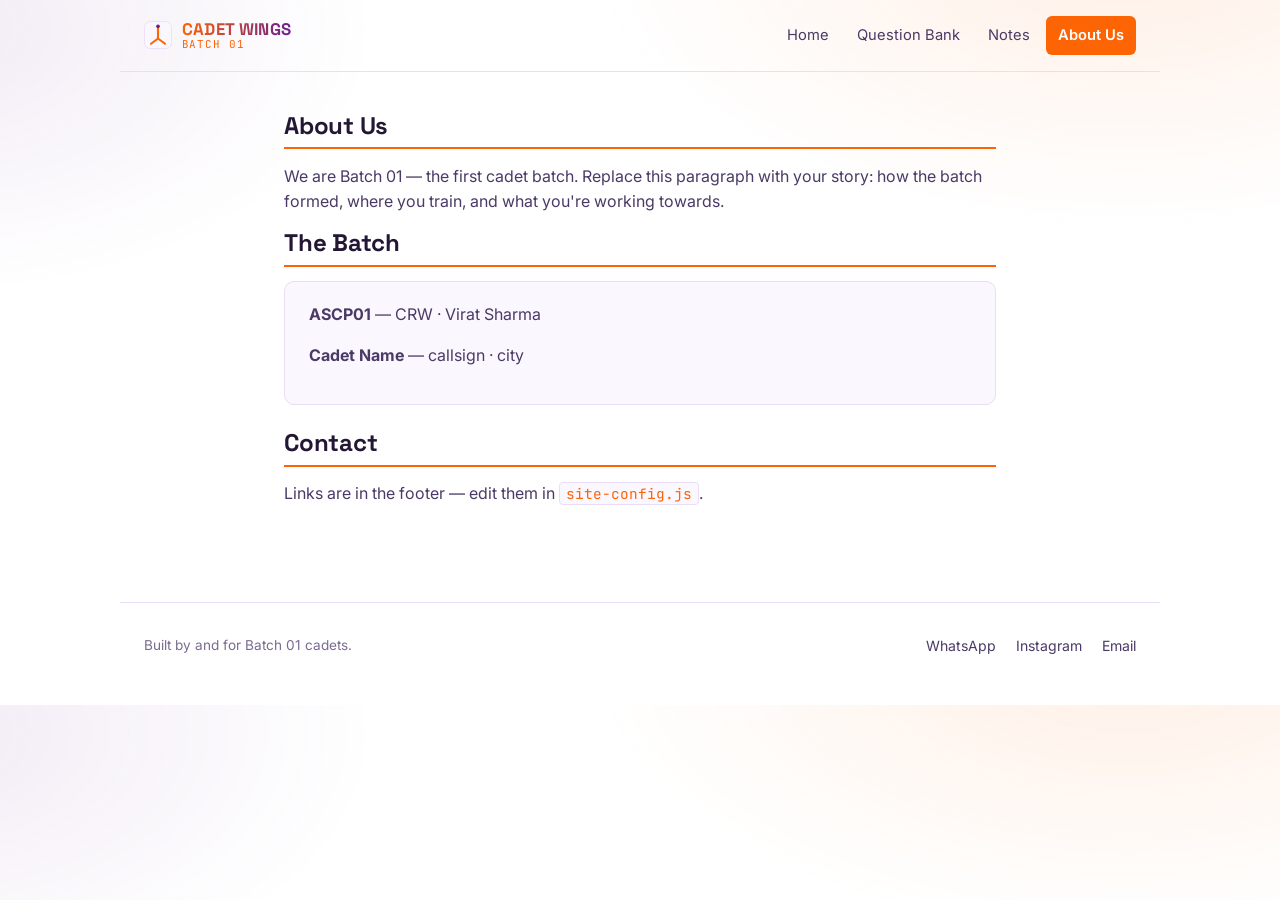
==== about.html @ aed130ce "Update about.html" ====
<!doctype html><html lang="en"><head><meta charset="utf-8"><meta name="viewport" content="width=device-width,initial-scale=1">
<link rel="preconnect" href="https://fonts.googleapis.com"><link rel="preconnect" href="https://fonts.gstatic.com" crossorigin>
<link href="https://fonts.googleapis.com/css2?family=Space+Grotesk:wght@500;700&family=Inter:wght@400;500;600;700&family=JetBrains+Mono:wght@400;600&display=swap" rel="stylesheet">
<link rel="stylesheet" href="css/style.css"><link rel="stylesheet" href="css/academy.css"><link rel="stylesheet" href="css/theme.css">
<link rel="icon" href="images/logo.svg">
<script src="site-config.js"></script><title>About Us &middot; Batch 01</title></head>
<body>
<header data-site-header></header>
<div class="page">
<h2>About Us</h2>
<p>We are Batch 01 — the first cadet batch. Replace this paragraph with your story:
how the batch formed, where you train, and what you're working towards.</p>

<h2>The Batch</h2>
<div class="block">
  <!-- COPY ONE LINE PER CADET -->
  <p><strong>ASCP01</strong> — CRW &middot; Virat Sharma</p>
  <p><strong>Cadet Name</strong> — callsign &middot; city</p>
</div>

<h2>Contact</h2>
<p>Links are in the footer — edit them in <code>site-config.js</code>.</p>
</div>
<footer data-site-footer></footer>
<script src="js/site.js"></script><script src="js/protection.js" defer></script>
</body></html>
---- css/style.css ----
/* ============================================================
   STYLE.CSS — base layout, typography, header/footer, hero,
   tiles, buttons, and plain content pages (about, notes).
   Question-bank–specific rules live in academy.css.
   Colours live in theme.css.
   ============================================================ */

*, *::before, *::after { box-sizing: border-box; }

html { color-scheme: light; }

body {
  margin: 0;
  background:
    radial-gradient(900px 480px at 88% -8%, rgba(252, 100, 4, 0.10) 0%, transparent 60%),
    radial-gradient(780px 460px at -6% 4%, rgba(107, 31, 143, 0.09) 0%, transparent 58%),
    var(--ink);
  color: var(--paper);
  font-family: "Inter", system-ui, -apple-system, sans-serif;
  font-size: 16px;
  line-height: 1.55;
  -webkit-font-smoothing: antialiased;
}

h1, h2, h3 {
  font-family: "Space Grotesk", "Inter", sans-serif;
  font-weight: 700;
  line-height: 1.15;
  margin: 0 0 0.6em;
  letter-spacing: -0.01em;
}

h2 { font-size: 1.5rem; }
h3 { font-size: 1.15rem; }

p { margin: 0 0 1em; color: var(--paper-dim); }

code {
  font-family: "JetBrains Mono", monospace;
  background: var(--panel);
  border: 1px solid var(--line);
  border-radius: 4px;
  padding: 0.1em 0.4em;
  font-size: 0.9em;
  color: var(--signal);
}

a { color: var(--signal); }

:focus-visible {
  outline: 2px solid var(--signal);
  outline-offset: 2px;
}

.page {
  max-width: 760px;
  margin: 0 auto;
  padding: 2.5rem 1.5rem 5rem;
}

.page h2 {
  padding-bottom: 0.5rem;
  border-bottom: 2px solid var(--signal);
}

/* ---------------- Header / topbar ---------------- */

.topbar {
  display: flex;
  align-items: center;
  gap: 1rem;
  max-width: 1040px;
  margin: 0 auto;
  padding: 1rem 1.5rem;
  border-bottom: 1px solid var(--line);
}

.topbar__brand {
  display: flex;
  align-items: center;
  gap: 0.6rem;
  text-decoration: none;
  margin-right: auto;
}

.topbar__logo { display: block; }

.topbar__brandtext { display: flex; flex-direction: column; line-height: 1.1; }

.topbar__name {
  font-family: "Space Grotesk", sans-serif;
  font-weight: 700;
  font-size: 1.05rem;
  letter-spacing: 0.02em;
  background: linear-gradient(90deg, var(--signal), var(--accent2));
  -webkit-background-clip: text;
  background-clip: text;
  color: transparent;
}

.topbar__line {
  font-family: "JetBrains Mono", monospace;
  font-size: 0.68rem;
  color: var(--signal);
  letter-spacing: 0.08em;
}

.topbar__nav {
  display: flex;
  gap: 0.25rem;
}

.topbar__link {
  color: var(--paper-dim);
  text-decoration: none;
  font-size: 0.92rem;
  padding: 0.5rem 0.75rem;
  border-radius: 6px;
  transition: background-color 120ms ease, color 120ms ease;
}

.topbar__link:hover { color: var(--paper); background: var(--panel); }

.topbar__link.is-active {
  color: var(--ink);
  background: var(--signal);
  font-weight: 600;
}

.topbar__toggle {
  display: none;
  flex-direction: column;
  justify-content: center;
  gap: 4px;
  width: 32px;
  height: 32px;
  background: none;
  border: 1px solid var(--line);
  border-radius: 6px;
  cursor: pointer;
}

.topbar__toggle span {
  display: block;
  height: 2px;
  margin: 0 6px;
  background: var(--paper);
}

@media (max-width: 640px) {
  .topbar__toggle { display: flex; }
  .topbar__nav {
    position: absolute;
    top: 64px;
    left: 0;
    right: 0;
    flex-direction: column;
    background: var(--panel);
    border-bottom: 1px solid var(--line);
    padding: 0.5rem;
    display: none;
  }
  .topbar__nav.is-open { display: flex; }
  .topbar { position: relative; }
}

/* ---------------- Breadcrumbs ---------------- */

.breadcrumbs {
  max-width: 1040px;
  margin: 0 auto;
  padding: 1rem 1.5rem 0;
  font-family: "JetBrains Mono", monospace;
  font-size: 0.78rem;
  color: var(--muted);
}

.breadcrumbs a { color: var(--muted); text-decoration: none; }
.breadcrumbs a:hover { color: var(--signal); }

/* ---------------- Hero (index.html) ---------------- */

.hero {
  position: relative;
  overflow: hidden;
  max-width: 1040px;
  margin: 1.5rem auto 0;
  padding: 3.5rem 2rem;
  border-radius: 16px;
  background: linear-gradient(120deg, var(--accent2-deep) 0%, var(--accent2) 45%, var(--signal) 100%);
}

.hero::after {
  content: "";
  position: absolute;
  right: -60px;
  bottom: -80px;
  width: 260px;
  height: 260px;
  border-radius: 50%;
  background: var(--highlight);
  opacity: 0.22;
}

.hero__kicker {
  position: relative;
  display: inline-block;
  font-family: "JetBrains Mono", monospace;
  font-size: 0.72rem;
  font-weight: 700;
  letter-spacing: 0.12em;
  color: var(--accent2-deep);
  background: var(--highlight);
  padding: 0.3rem 0.75rem;
  border-radius: 999px;
  margin: 0 0 1rem;
}

.hero__title {
  position: relative;
  font-size: clamp(1.9rem, 4vw, 2.75rem);
  max-width: 20ch;
  margin: 0;
  color: #FFFFFF;
}

/* ---------------- Tiles (index.html) ---------------- */

.tiles {
  max-width: 1040px;
  margin: 0 auto;
  padding: 2.5rem 1.5rem 4rem;
  display: grid;
  grid-template-columns: repeat(auto-fit, minmax(220px, 1fr));
  gap: 1rem;
}

.tile {
  display: flex;
  flex-direction: column;
  gap: 0.5rem;
  padding: 1.25rem;
  background: var(--panel);
  border: 1px solid var(--line);
  border-left: 4px solid var(--signal);
  border-radius: 10px;
  text-decoration: none;
  color: var(--paper);
  transition: border-color 150ms ease, transform 150ms ease, box-shadow 150ms ease;
}

.tile:nth-child(even) { border-left-color: var(--accent2); }

.tile:hover {
  transform: translateY(-2px);
  box-shadow: 0 10px 26px rgba(107, 31, 143, 0.12);
}

.tile__icon { font-size: 1.6rem; }

.tile__label {
  font-family: "Space Grotesk", sans-serif;
  font-weight: 700;
  font-size: 1.05rem;
}

.tile__blurb { color: var(--paper-dim); font-size: 0.9rem; }

/* ---------------- Footer ---------------- */

.footer {
  max-width: 1040px;
  margin: 0 auto;
  padding: 2rem 1.5rem 3rem;
  border-top: 1px solid var(--line);
  display: flex;
  flex-wrap: wrap;
  gap: 1rem;
  justify-content: space-between;
  align-items: center;
}

.footer__note {
  margin: 0;
  color: var(--muted);
  font-size: 0.85rem;
}

.footer__links { display: flex; gap: 1.25rem; }
.footer__links a { color: var(--paper-dim); text-decoration: none; font-size: 0.88rem; }
.footer__links a:hover { color: var(--signal); }

/* ---------------- Plain content pages (about, notes) ---------------- */

.block {
  padding: 1.25rem 1.5rem;
  margin: 0 0 1.5rem;
  background: var(--panel);
  border: 1px solid var(--line);
  border-radius: 10px;
}

.block ul { margin: 0; padding-left: 1.2rem; color: var(--paper-dim); }
.block li { margin-bottom: 0.35em; }
.block h3 { color: var(--paper); }

/* ---------------- Buttons (shared) ---------------- */

.btn {
  font: inherit;
  font-family: "Inter", sans-serif;
  font-weight: 600;
  font-size: 0.92rem;
  color: var(--paper);
  background: var(--panel);
  border: 1px solid var(--line);
  border-radius: 8px;
  padding: 0.65rem 1.1rem;
  cursor: pointer;
  transition: border-color 120ms ease, background-color 120ms ease;
}

.btn:hover { border-color: var(--signal); }

.btn--primary {
  background: var(--signal);
  border-color: var(--signal);
  color: #FFFFFF;
}

.btn--primary:hover { filter: brightness(1.08); }

.btn:disabled { opacity: 0.45; cursor: not-allowed; }

.link-back {
  font: inherit;
  font-size: 0.85rem;
  color: var(--muted);
  background: none;
  border: none;
  cursor: pointer;
  padding: 0 0 1rem;
  display: inline-block;
}

.link-back:hover { color: var(--signal); }

/* Blur used by protection.js on tab-switch / screenshot attempts */
html.is-blurred body {
  filter: blur(14px);
  transition: filter 100ms ease;
}
---- css/academy.css ----
/* ============================================================
   ACADEMY.CSS — everything specific to bank.html's app:
   subject cards, chapter rows, mode picker, the question card,
   options, progress bar, timer, results and review.
   ============================================================ */

#app {
  max-width: 760px;
  margin: 0 auto;
  padding: 1.5rem 1.5rem 5rem;
}

.panel { min-height: 40vh; }

.empty-state { text-align: center; padding-top: 3rem; }

/* ---------------- Subject grid ---------------- */

.subject-grid {
  display: grid;
  grid-template-columns: repeat(auto-fit, minmax(220px, 1fr));
  gap: 0.9rem;
}

.subject-card {
  text-align: left;
  font: inherit;
  color: var(--paper);
  background: var(--panel);
  border: 1px solid var(--line);
  border-radius: 10px;
  padding: 1.1rem 1.25rem;
  cursor: pointer;
  display: flex;
  flex-direction: column;
  gap: 0.4rem;
  transition: border-color 120ms ease;
}

.subject-card:hover { border-color: var(--signal); }

.subject-card__label {
  font-family: "Space Grotesk", sans-serif;
  font-weight: 700;
  font-size: 1.05rem;
}

.subject-card__meta {
  font-family: "JetBrains Mono", monospace;
  font-size: 0.78rem;
  color: var(--muted);
}

/* ---------------- Chapter list ---------------- */

.chapter-list { display: flex; flex-direction: column; gap: 0.6rem; }

.chapter-row {
  display: flex;
  justify-content: space-between;
  align-items: center;
  gap: 1rem;
  text-align: left;
  font: inherit;
  color: var(--paper);
  background: var(--panel);
  border: 1px solid var(--line);
  border-radius: 10px;
  padding: 0.9rem 1.1rem;
  cursor: pointer;
  transition: border-color 120ms ease;
}

.chapter-row:hover { border-color: var(--signal); }

.chapter-row__label { font-weight: 600; }

.chapter-row__meta {
  font-family: "JetBrains Mono", monospace;
  font-size: 0.76rem;
  color: var(--muted);
  white-space: nowrap;
}

.flag { color: var(--signal); }

/* ---------------- Mode picker ---------------- */

.mode-picker__summary { font-family: "JetBrains Mono", monospace; font-size: 0.85rem; }

.mode-grid {
  display: grid;
  grid-template-columns: repeat(auto-fit, minmax(220px, 1fr));
  gap: 1rem;
  margin-top: 1.5rem;
}

.mode-card {
  text-align: left;
  font: inherit;
  color: var(--paper);
  background: var(--panel);
  border: 1px solid var(--line);
  border-top: 3px solid var(--signal);
  border-radius: 10px;
  padding: 1.25rem;
  cursor: pointer;
  display: flex;
  flex-direction: column;
  gap: 0.5rem;
  transition: border-color 120ms ease, transform 120ms ease, box-shadow 120ms ease;
}

.mode-card:nth-child(even) { border-top-color: var(--accent2); }

.mode-card:hover {
  transform: translateY(-2px);
  box-shadow: 0 10px 24px rgba(107, 31, 143, 0.1);
}

.mode-card__title {
  font-family: "Space Grotesk", sans-serif;
  font-weight: 700;
  font-size: 1.1rem;
}

.mode-card__desc { color: var(--paper-dim); font-size: 0.9rem; }

/* ---------------- Progress + quiz meta ---------------- */

.progress {
  height: 6px;
  background: var(--panel);
  border: 1px solid var(--line);
  border-radius: 999px;
  overflow: hidden;
  margin-bottom: 0.9rem;
}

.progress__bar {
  height: 100%;
  background: var(--signal);
  transition: width 200ms ease;
}

.quiz__meta {
  font-family: "JetBrains Mono", monospace;
  font-size: 0.8rem;
  color: var(--muted);
  margin-bottom: 1.25rem;
}

/* ---------------- Question card ---------------- */

.question {
  background: var(--panel);
  border: 1px solid var(--line);
  border-radius: 12px;
  padding: 1.5rem;
}

.question__stem {
  font-family: "Space Grotesk", sans-serif;
  font-size: 1.15rem;
  font-weight: 600;
  color: var(--paper);
  margin-bottom: 1.1rem;
}

.question__image {
  max-width: 100%;
  border-radius: 8px;
  border: 1px solid var(--line);
  margin-bottom: 1.1rem;
  display: block;
}

.options {
  display: flex;
  flex-direction: column;
  gap: 0.55rem;
}

.option {
  display: flex;
  align-items: center;
  gap: 0.75rem;
  text-align: left;
  font: inherit;
  color: var(--paper);
  background: var(--ink);
  border: 1px solid var(--line);
  border-radius: 9px;
  padding: 0.7rem 0.9rem;
  cursor: pointer;
  transition: border-color 120ms ease, background-color 120ms ease;
}

.option:hover:not(:disabled) { border-color: var(--signal); }

.option__letter {
  font-family: "JetBrains Mono", monospace;
  font-weight: 700;
  font-size: 0.8rem;
  color: var(--muted);
  width: 1.5rem;
  height: 1.5rem;
  border-radius: 50%;
  border: 1px solid var(--line);
  display: flex;
  align-items: center;
  justify-content: center;
  flex-shrink: 0;
}

.option.is-picked { border-color: var(--signal); }
.option.is-picked .option__letter { border-color: var(--signal); color: var(--signal); }

.option:disabled { cursor: default; }

.option.is-correct {
  border-color: var(--ok);
  background: rgba(76, 175, 109, 0.12);
}
.option.is-correct .option__letter { border-color: var(--ok); color: var(--ok); }

.option.is-chosen {
  border-color: var(--danger);
  background: rgba(226, 87, 76, 0.12);
}
.option.is-chosen .option__letter { border-color: var(--danger); color: var(--danger); }

/* ---------------- Feedback (practice mode) ---------------- */

.feedback { margin-top: 1.1rem; padding-top: 1.1rem; border-top: 1px solid var(--line); }
.feedback[hidden] { display: none; }

.feedback__verdict { font-weight: 700; margin-bottom: 0.4em; }
.feedback__verdict.is-right { color: var(--ok); }
.feedback__verdict.is-wrong { color: var(--danger); }

.feedback__explanation { color: var(--paper-dim); font-size: 0.92rem; margin: 0; }

.feedback__flag { color: var(--signal); font-size: 0.9rem; margin: 0; }

/* ---------------- Controls ---------------- */

.quiz__controls {
  display: flex;
  justify-content: flex-end;
  gap: 0.75rem;
  margin-top: 1.5rem;
}

.quiz__controls--split { justify-content: space-between; }

/* ---------------- Results + review ---------------- */

.results__score {
  font-family: "Space Grotesk", sans-serif;
  font-size: 2.5rem;
  font-weight: 700;
  color: var(--paper);
  margin: 0 0 0.75rem;
}

.results__pct { font-size: 1.1rem; color: var(--muted); font-weight: 500; }

.review {
  margin-top: 2rem;
  display: flex;
  flex-direction: column;
  gap: 0.75rem;
}

.review-row {
  border: 1px solid var(--line);
  border-left-width: 3px;
  border-radius: 8px;
  padding: 0.9rem 1.1rem;
  background: var(--panel);
}

.review-row--right { border-left-color: var(--ok); }
.review-row--wrong { border-left-color: var(--danger); }
.review-row--ungraded { border-left-color: var(--signal); }

.review-row__stem { color: var(--paper); font-weight: 600; margin-bottom: 0.3em; }
.review-row__answer { font-family: "JetBrains Mono", monospace; font-size: 0.8rem; margin-bottom: 0.3em; }
.review-row__explanation { font-size: 0.88rem; margin: 0; }

/* ---------------- Session setup (mode / count / shuffle / timer) ---------------- */

.setup-grid {
  display: grid;
  grid-template-columns: repeat(auto-fit, minmax(240px, 1fr));
  gap: 1rem;
  margin: 1.5rem 0;
}

.setup-panel {
  background: var(--panel);
  border: 1px solid var(--line);
  border-radius: 12px;
  padding: 1.25rem;
}

.setup-panel__title {
  display: flex;
  align-items: center;
  gap: 0.55rem;
  font-family: "Space Grotesk", sans-serif;
  font-size: 1rem;
  margin: 0 0 1rem;
}

.setup-panel__title .dot {
  width: 8px;
  height: 8px;
  border-radius: 50%;
  background: var(--signal);
  flex-shrink: 0;
}

.setup-panel:nth-child(even) .setup-panel__title .dot { background: var(--accent2); }

.setup-label {
  display: block;
  font-size: 0.82rem;
  color: var(--muted);
  margin: 1.1rem 0 0.5rem;
}

/* Segmented tabs (Mode: Practice/Test, Timer: Off/Total/Per question) */

.segmented {
  display: flex;
  border: 1px solid var(--line);
  border-radius: 9px;
  overflow: hidden;
}

.segmented__btn {
  flex: 1;
  font: inherit;
  font-weight: 600;
  font-size: 0.88rem;
  color: var(--paper-dim);
  background: var(--ink);
  border: none;
  border-right: 1px solid var(--line);
  padding: 0.55rem 0.5rem;
  cursor: pointer;
  transition: background-color 120ms ease, color 120ms ease;
}

.segmented__btn:last-child { border-right: none; }

.segmented__btn:hover:not(:disabled):not(.is-active) { background: var(--panel); }

.segmented__btn.is-active {
  background: var(--signal);
  color: #FFFFFF;
}

.segmented.is-disabled .segmented__btn { cursor: not-allowed; opacity: 0.5; }
.segmented__btn:disabled { cursor: not-allowed; }

/* Stepper (number of questions / timer minutes / timer seconds) */

.stepper {
  display: flex;
  align-items: center;
  gap: 0.75rem;
}

.stepper__btn {
  width: 32px;
  height: 32px;
  border-radius: 50%;
  border: 1px solid var(--line);
  background: var(--ink);
  color: var(--paper);
  font-size: 1.1rem;
  line-height: 1;
  cursor: pointer;
  transition: border-color 120ms ease;
}

.stepper__btn:hover { border-color: var(--signal); }

.stepper__value {
  flex: 1;
  text-align: center;
  font-family: "JetBrains Mono", monospace;
  font-weight: 700;
  font-size: 1.05rem;
  color: var(--paper);
}

/* Toggle rows (Shuffle questions / Shuffle options) */

.toggle-row {
  display: flex;
  align-items: center;
  justify-content: space-between;
  gap: 1rem;
  margin-top: 1.1rem;
}

.toggle-row__label { font-weight: 600; font-size: 0.92rem; color: var(--paper); }
.toggle-row__desc { font-size: 0.78rem; color: var(--muted); }

.toggle {
  position: relative;
  flex-shrink: 0;
  width: 42px;
  height: 24px;
  border-radius: 999px;
  border: none;
  background: var(--line);
  cursor: pointer;
  padding: 0;
  transition: background-color 150ms ease;
}

.toggle.is-on { background: var(--signal); }

.toggle__knob {
  position: absolute;
  top: 3px;
  left: 3px;
  width: 18px;
  height: 18px;
  border-radius: 50%;
  background: #FFFFFF;
  box-shadow: 0 1px 3px rgba(36, 23, 53, 0.35);
  transition: transform 150ms ease;
}

.toggle.is-on .toggle__knob { transform: translateX(18px); }

/* Note box (shown when Timer is off / locked) */

.setup-note {
  margin-top: 0.85rem;
  padding: 0.75rem 0.9rem;
  border: 1px dashed var(--line);
  border-radius: 9px;
  font-size: 0.82rem;
  color: var(--muted);
  line-height: 1.5;
}
---- css/theme.css ----
/* ============================================================
   THEME.CSS
   ------------------------------------------------------------
   "Akasa" palette — Sunrise Orange + Passionate Purple on white,
   the colour language of India's Akasa Air (orange + purple,
   light background, warm and youthful rather than a cockpit-at-
   -night look). Change the six hex codes below to re-colour the
   whole site — style.css and academy.css only ever reference
   these variables, they never hard-code a colour.
   ============================================================ */
:root {
  --ink:      #FFFFFF;   /* page background */
  --panel:    #FBF7FF;   /* card / header / footer surfaces */
  --line:     #EADDF5;   /* borders, dividers, bezels */
  --paper:    #241735;   /* primary text */
  --signal:   #FC6404;   /* Sunrise Orange — primary accent, links, focus */
  --ok:       #17935F;   /* green — correct answers, success states */
}

:root {
  --accent2:       #6B1F8F;  /* Passionate Purple — secondary accent */
  --accent2-deep:  #4A1266;  /* purple, darker, for gradients/hover */
  --highlight:     #FFC42E;  /* rising-sun yellow — small highlights only */
  --danger:  #D53434;
  --muted:   #7C6B92;
  --paper-dim: #4B3A66;
}
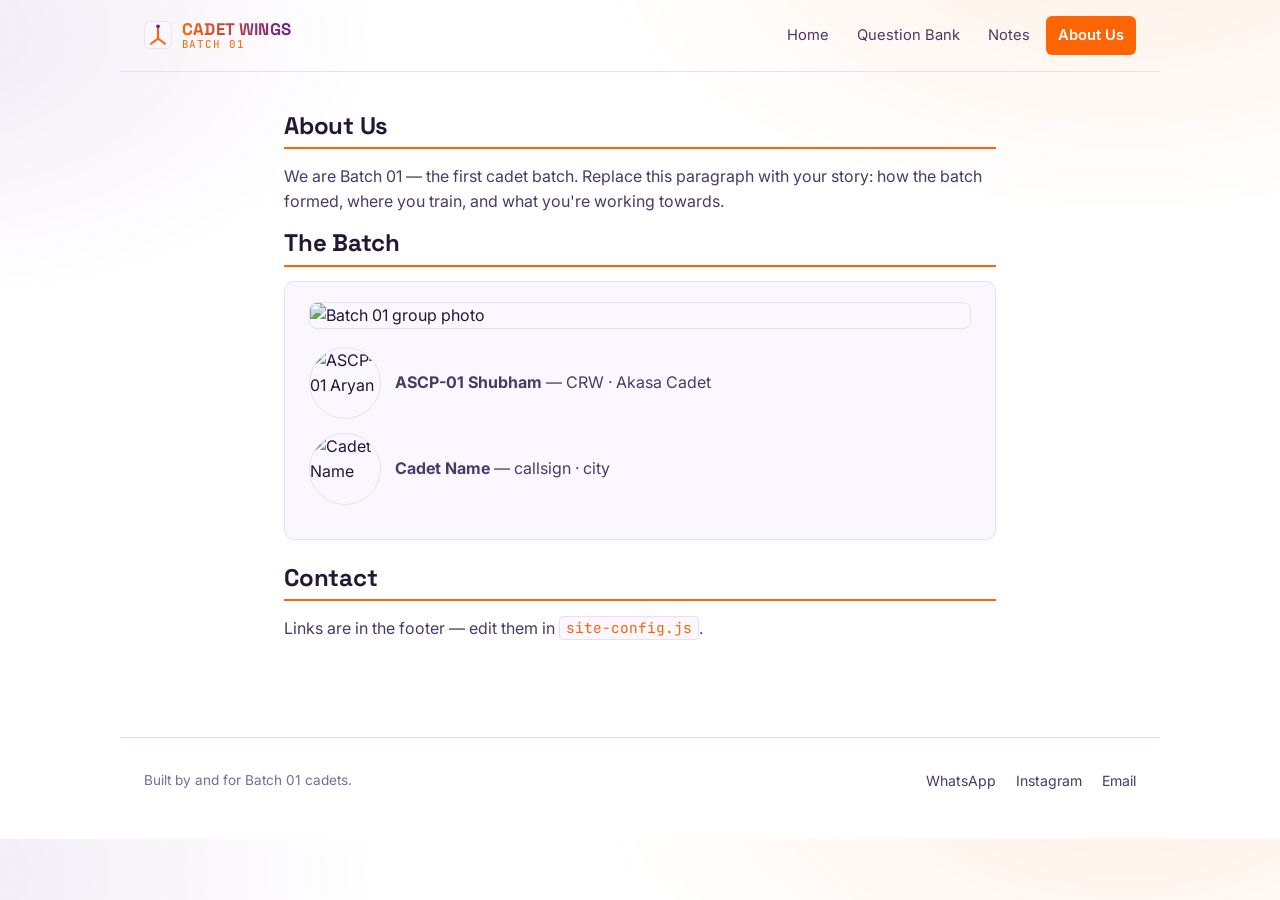
==== commit a287f82c: "Update about.html" ====
--- a/about.html
+++ b/about.html
@@ -13,9 +13,18 @@
 
 <h2>The Batch</h2>
 <div class="block">
-  <!-- COPY ONE LINE PER CADET -->
-  <p><strong>ASCP01</strong> — CRW &middot; Virat Sharma</p>
-  <p><strong>Cadet Name</strong> — callsign &middot; city</p>
+  <img class="question__image" src="images/batch-01.jpg" alt="Batch 01 group photo">
+
+  <!-- COPY ONE BLOCK PER CADET -->
+  <div style="display:flex; align-items:center; gap:14px; margin-bottom:14px;">
+    <img class="question__image" style="width:72px; height:72px; object-fit:cover; margin:0; border-radius:50%;" src="images/Shubham.png" alt="ASCP-01 Aryan">
+    <p style="margin:0;"><strong>ASCP-01 Shubham</strong> — CRW &middot; Akasa Cadet</p>
+  </div>
+
+  <div style="display:flex; align-items:center; gap:14px; margin-bottom:14px;">
+    <img class="question__image" style="width:72px; height:72px; object-fit:cover; margin:0; border-radius:50%;" src="images/cadet-2.jpg" alt="Cadet Name">
+    <p style="margin:0;"><strong>Cadet Name</strong> — callsign &middot; city</p>
+  </div>
 </div>
 
 <h2>Contact</h2>
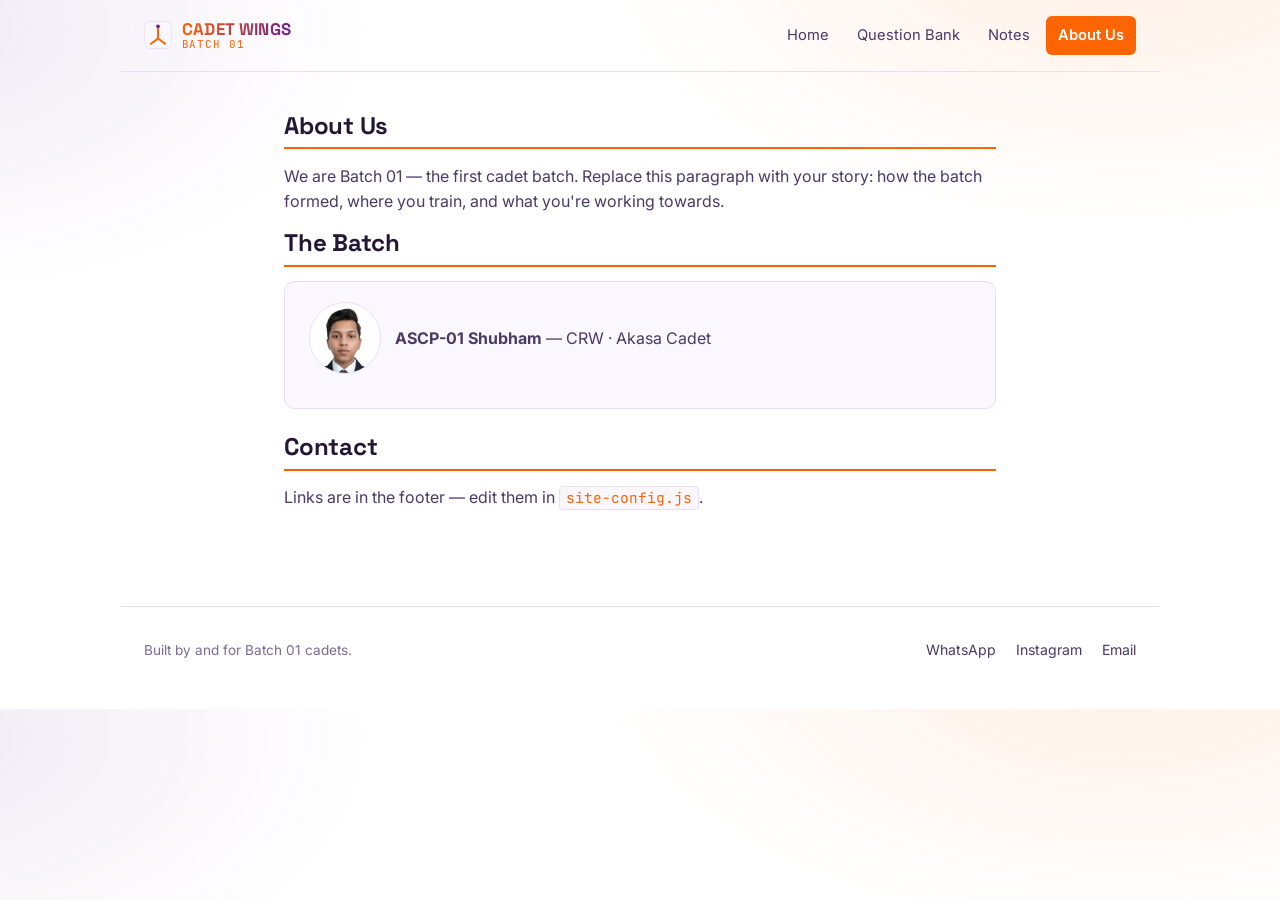
==== commit 2e7e4494: "Update about.html" ====
--- a/about.html
+++ b/about.html
@@ -13,7 +13,7 @@
 
 <h2>The Batch</h2>
 <div class="block">
-  <img class="question__image" src="images/batch-01.jpg" alt="Batch 01 group photo">
+
 
   <!-- COPY ONE BLOCK PER CADET -->
   <div style="display:flex; align-items:center; gap:14px; margin-bottom:14px;">
@@ -21,10 +21,7 @@
     <p style="margin:0;"><strong>ASCP-01 Shubham</strong> — CRW &middot; Akasa Cadet</p>
   </div>
 
-  <div style="display:flex; align-items:center; gap:14px; margin-bottom:14px;">
-    <img class="question__image" style="width:72px; height:72px; object-fit:cover; margin:0; border-radius:50%;" src="images/cadet-2.jpg" alt="Cadet Name">
-    <p style="margin:0;"><strong>Cadet Name</strong> — callsign &middot; city</p>
-  </div>
+  
 </div>
 
 <h2>Contact</h2>
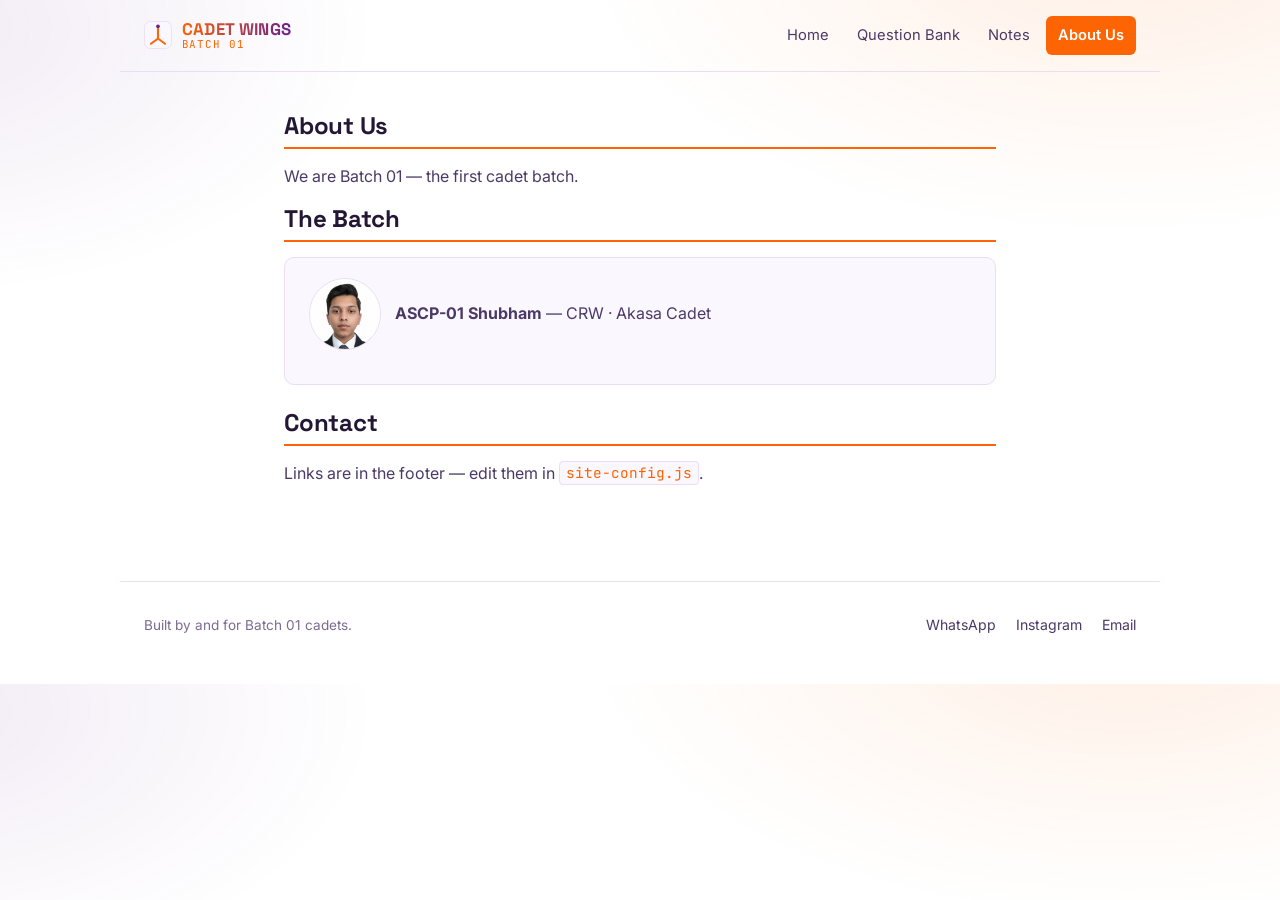
==== commit 89d16e97: "Update about.html" ====
--- a/about.html
+++ b/about.html
@@ -8,8 +8,7 @@
 <header data-site-header></header>
 <div class="page">
 <h2>About Us</h2>
-<p>We are Batch 01 — the first cadet batch. Replace this paragraph with your story:
-how the batch formed, where you train, and what you're working towards.</p>
+<p>We are Batch 01 — the first cadet batch.</p>
 
 <h2>The Batch</h2>
 <div class="block">
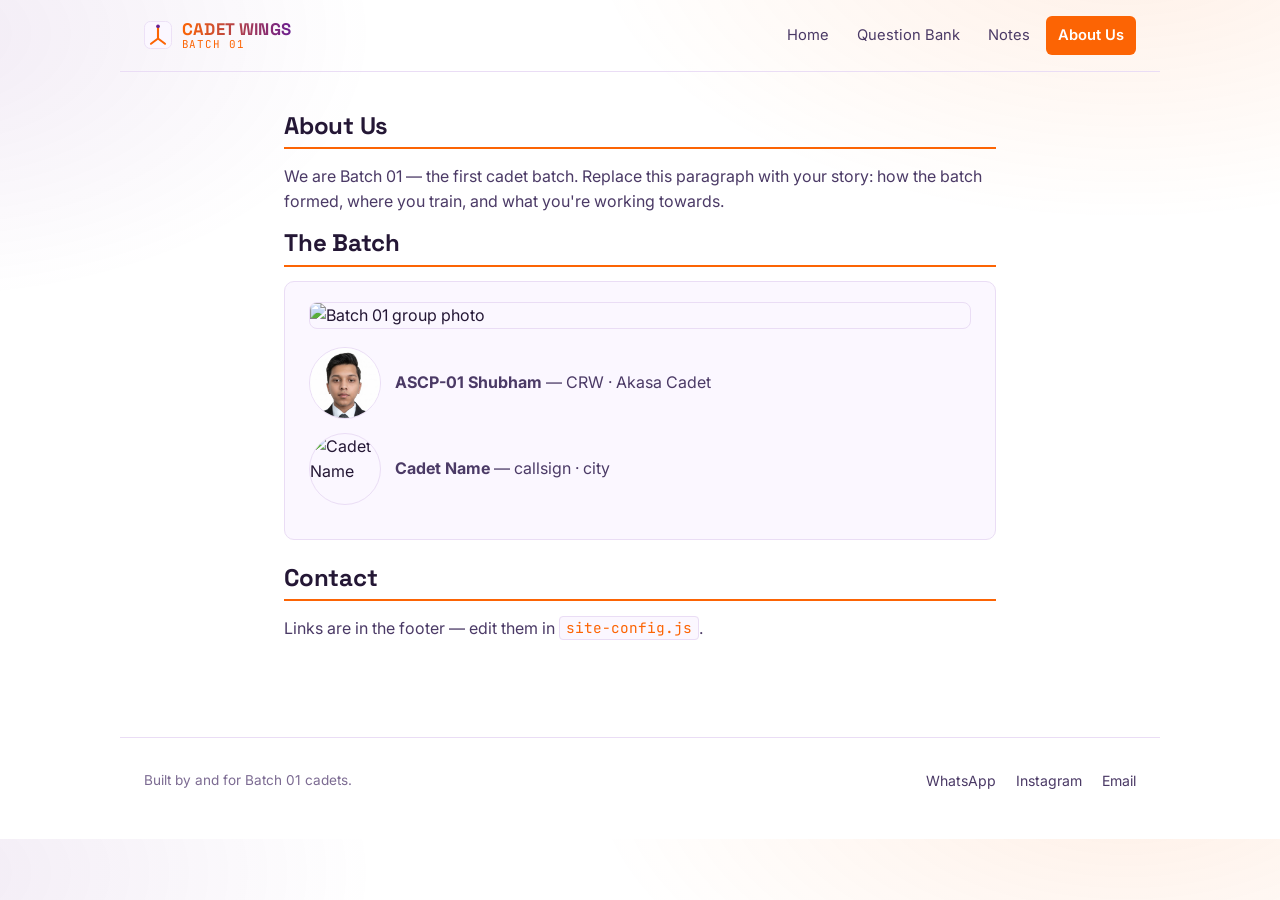
==== commit 6502400d: "Add files via upload" ====
--- a/about.html
+++ b/about.html
@@ -8,11 +8,12 @@
 <header data-site-header></header>
 <div class="page">
 <h2>About Us</h2>
-<p>We are Batch 01 — the first cadet batch.</p>
+<p>We are Batch 01 — the first cadet batch. Replace this paragraph with your story:
+how the batch formed, where you train, and what you're working towards.</p>
 
 <h2>The Batch</h2>
 <div class="block">
-
+  <img class="question__image" src="images/batch-01.jpg" alt="Batch 01 group photo">
 
   <!-- COPY ONE BLOCK PER CADET -->
   <div style="display:flex; align-items:center; gap:14px; margin-bottom:14px;">
@@ -20,7 +21,10 @@
     <p style="margin:0;"><strong>ASCP-01 Shubham</strong> — CRW &middot; Akasa Cadet</p>
   </div>
 
-  
+  <div style="display:flex; align-items:center; gap:14px; margin-bottom:14px;">
+    <img class="question__image" style="width:72px; height:72px; object-fit:cover; margin:0; border-radius:50%;" src="images/cadet-2.jpg" alt="Cadet Name">
+    <p style="margin:0;"><strong>Cadet Name</strong> — callsign &middot; city</p>
+  </div>
 </div>
 
 <h2>Contact</h2>
@@ -28,4 +32,4 @@
 </div>
 <footer data-site-footer></footer>
 <script src="js/site.js"></script><script src="js/protection.js" defer></script>
-</body></html>
+</body></html>
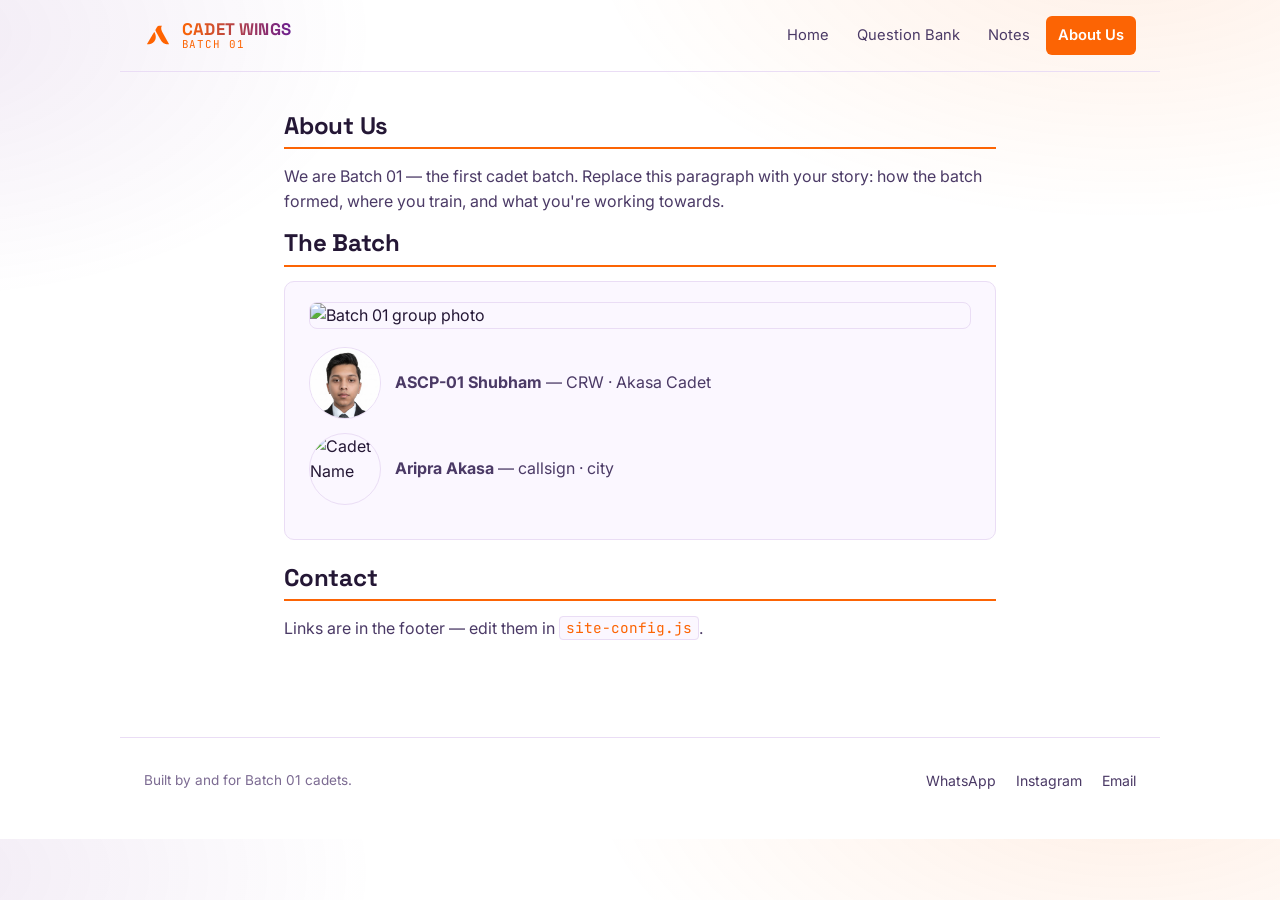
==== commit 86c8924b: "Update about.html" ====
--- a/about.html
+++ b/about.html
@@ -23,7 +23,7 @@
 
   <div style="display:flex; align-items:center; gap:14px; margin-bottom:14px;">
     <img class="question__image" style="width:72px; height:72px; object-fit:cover; margin:0; border-radius:50%;" src="images/cadet-2.jpg" alt="Cadet Name">
-    <p style="margin:0;"><strong>Cadet Name</strong> — callsign &middot; city</p>
+    <p style="margin:0;"><strong>Aripra Akasa</strong> — callsign &middot; city</p>
   </div>
 </div>
 
@@ -32,4 +32,4 @@
 </div>
 <footer data-site-footer></footer>
 <script src="js/site.js"></script><script src="js/protection.js" defer></script>
-</body></html>+</body></html>
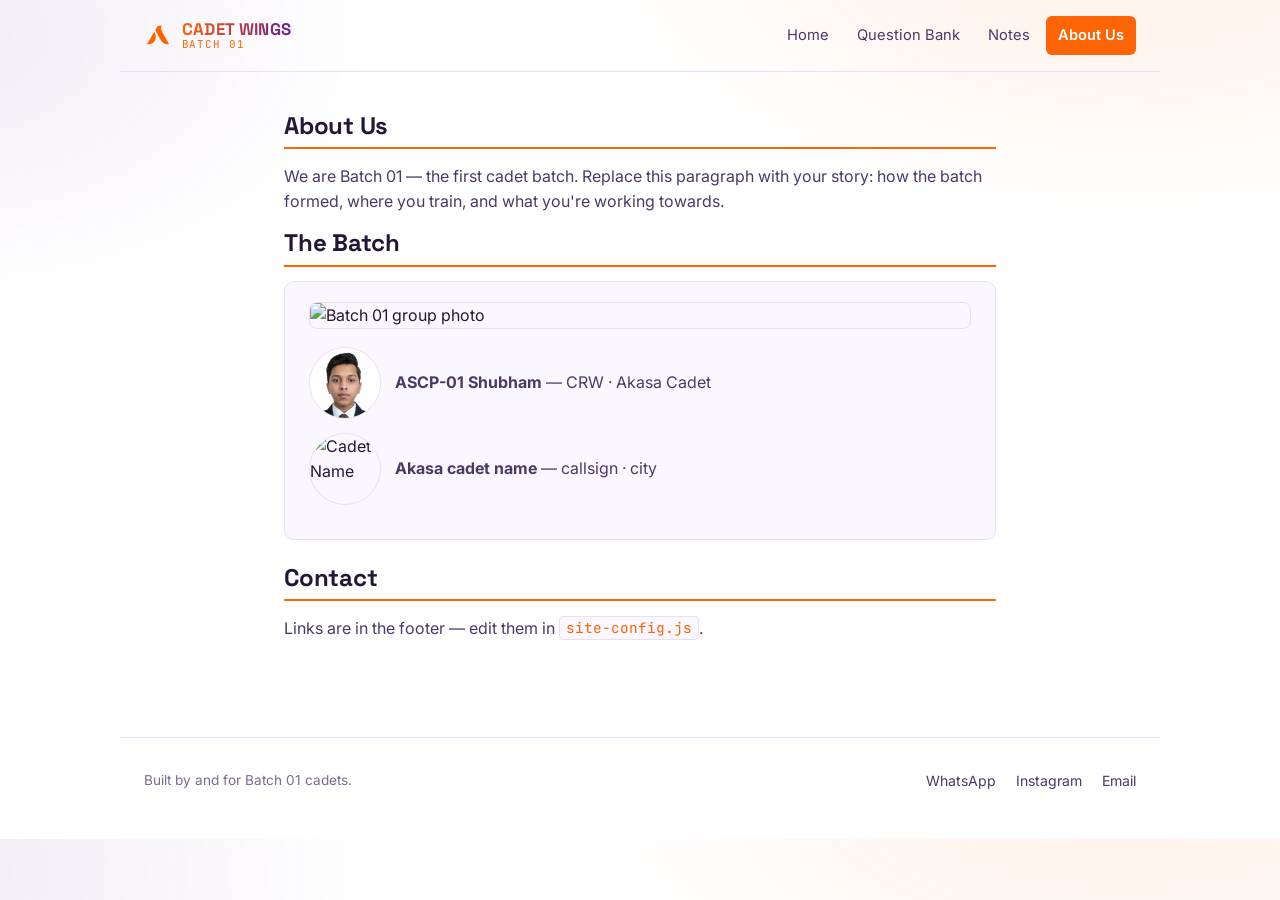
==== commit fb718466: "Update about.html" ====
--- a/about.html
+++ b/about.html
@@ -23,7 +23,7 @@
 
   <div style="display:flex; align-items:center; gap:14px; margin-bottom:14px;">
     <img class="question__image" style="width:72px; height:72px; object-fit:cover; margin:0; border-radius:50%;" src="images/cadet-2.jpg" alt="Cadet Name">
-    <p style="margin:0;"><strong>Aripra Akasa</strong> — callsign &middot; city</p>
+    <p style="margin:0;"><strong>Akasa cadet name</strong> — callsign &middot; city</p>
   </div>
 </div>
 
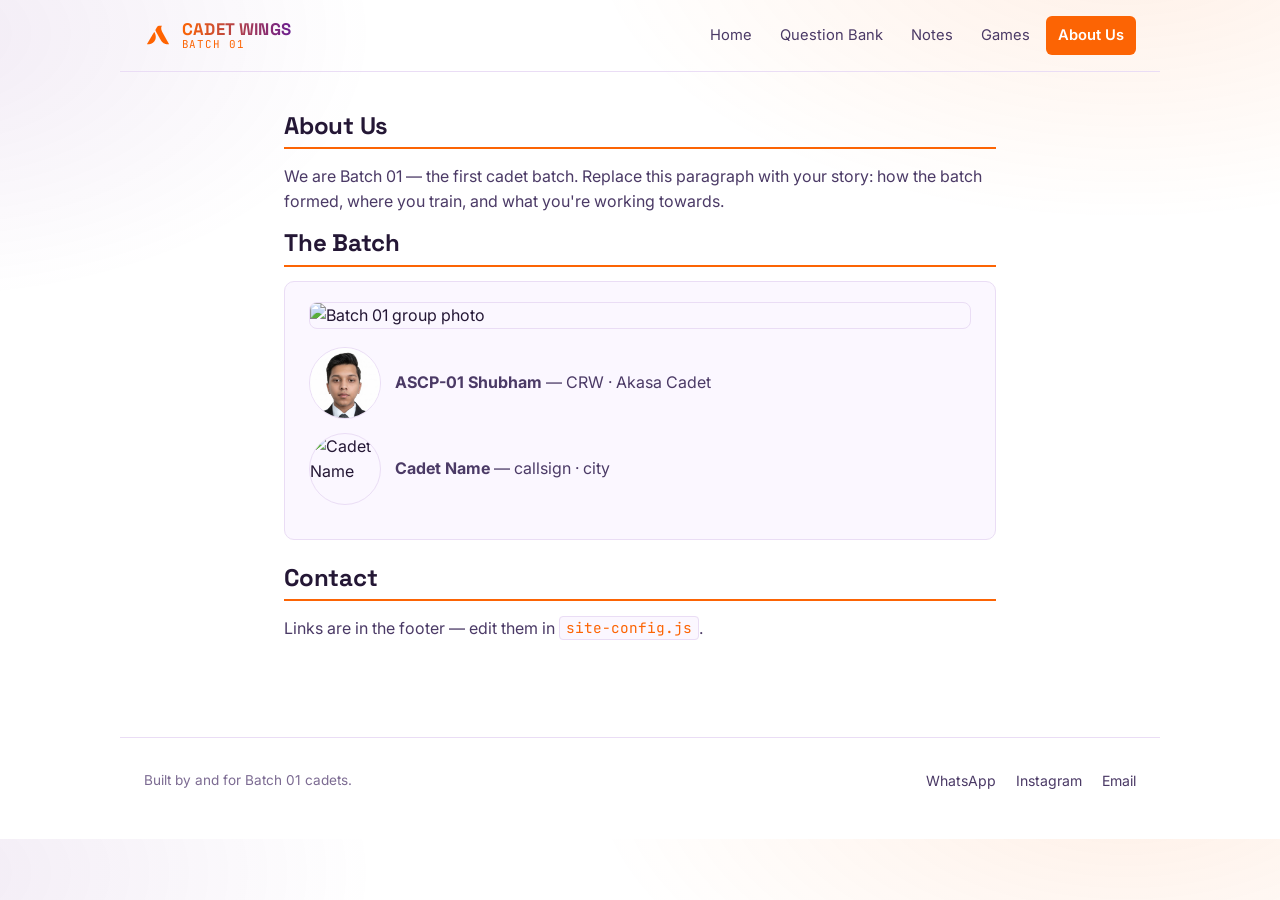
==== commit 33fabe0d: "Add files via upload" ====
--- a/about.html
+++ b/about.html
@@ -23,7 +23,7 @@
 
   <div style="display:flex; align-items:center; gap:14px; margin-bottom:14px;">
     <img class="question__image" style="width:72px; height:72px; object-fit:cover; margin:0; border-radius:50%;" src="images/cadet-2.jpg" alt="Cadet Name">
-    <p style="margin:0;"><strong>Akasa cadet name</strong> — callsign &middot; city</p>
+    <p style="margin:0;"><strong>Cadet Name</strong> — callsign &middot; city</p>
   </div>
 </div>
 
@@ -32,4 +32,4 @@
 </div>
 <footer data-site-footer></footer>
 <script src="js/site.js"></script><script src="js/protection.js" defer></script>
-</body></html>
+</body></html>
--- a/css/style.css
+++ b/css/style.css
@@ -350,3 +350,54 @@
   filter: blur(14px);
   transition: filter 100ms ease;
 }
+/* ---------------- Games page ---------------- */
+
+.games-page { max-width: 1040px; }
+
+.games-grid {
+  display: grid;
+  grid-template-columns: repeat(auto-fill, minmax(220px, 1fr));
+  gap: 1rem;
+  margin-top: 1.5rem;
+}
+
+.game-card {
+  display: flex;
+  flex-direction: column;
+  background: var(--panel);
+  border: 1px solid var(--line);
+  border-radius: 12px;
+  overflow: hidden;
+  text-decoration: none;
+  color: var(--paper);
+  transition: transform 150ms ease, box-shadow 150ms ease, border-color 150ms ease;
+}
+
+.game-card:hover {
+  transform: translateY(-3px);
+  border-color: var(--signal);
+  box-shadow: 0 12px 28px rgba(107, 31, 143, 0.15);
+}
+
+.game-card__art {
+  aspect-ratio: 4 / 3;
+  display: flex;
+  align-items: center;
+  justify-content: center;
+  background: linear-gradient(135deg, var(--accent2-deep), var(--signal));
+  font-size: 3.2rem;
+  overflow: hidden;
+}
+
+.game-card__art img { width: 100%; height: 100%; object-fit: cover; display: block; }
+
+.game-card__body {
+  padding: 1rem 1.1rem 1.15rem;
+  display: flex;
+  flex-direction: column;
+  gap: 0.35rem;
+}
+
+.game-card__name { font-family: "Space Grotesk", sans-serif; font-weight: 700; font-size: 1.1rem; }
+.game-card__blurb { color: var(--paper-dim); font-size: 0.88rem; }
+.game-card__play { margin-top: 0.4rem; font-weight: 700; color: var(--signal); font-size: 0.9rem; }
